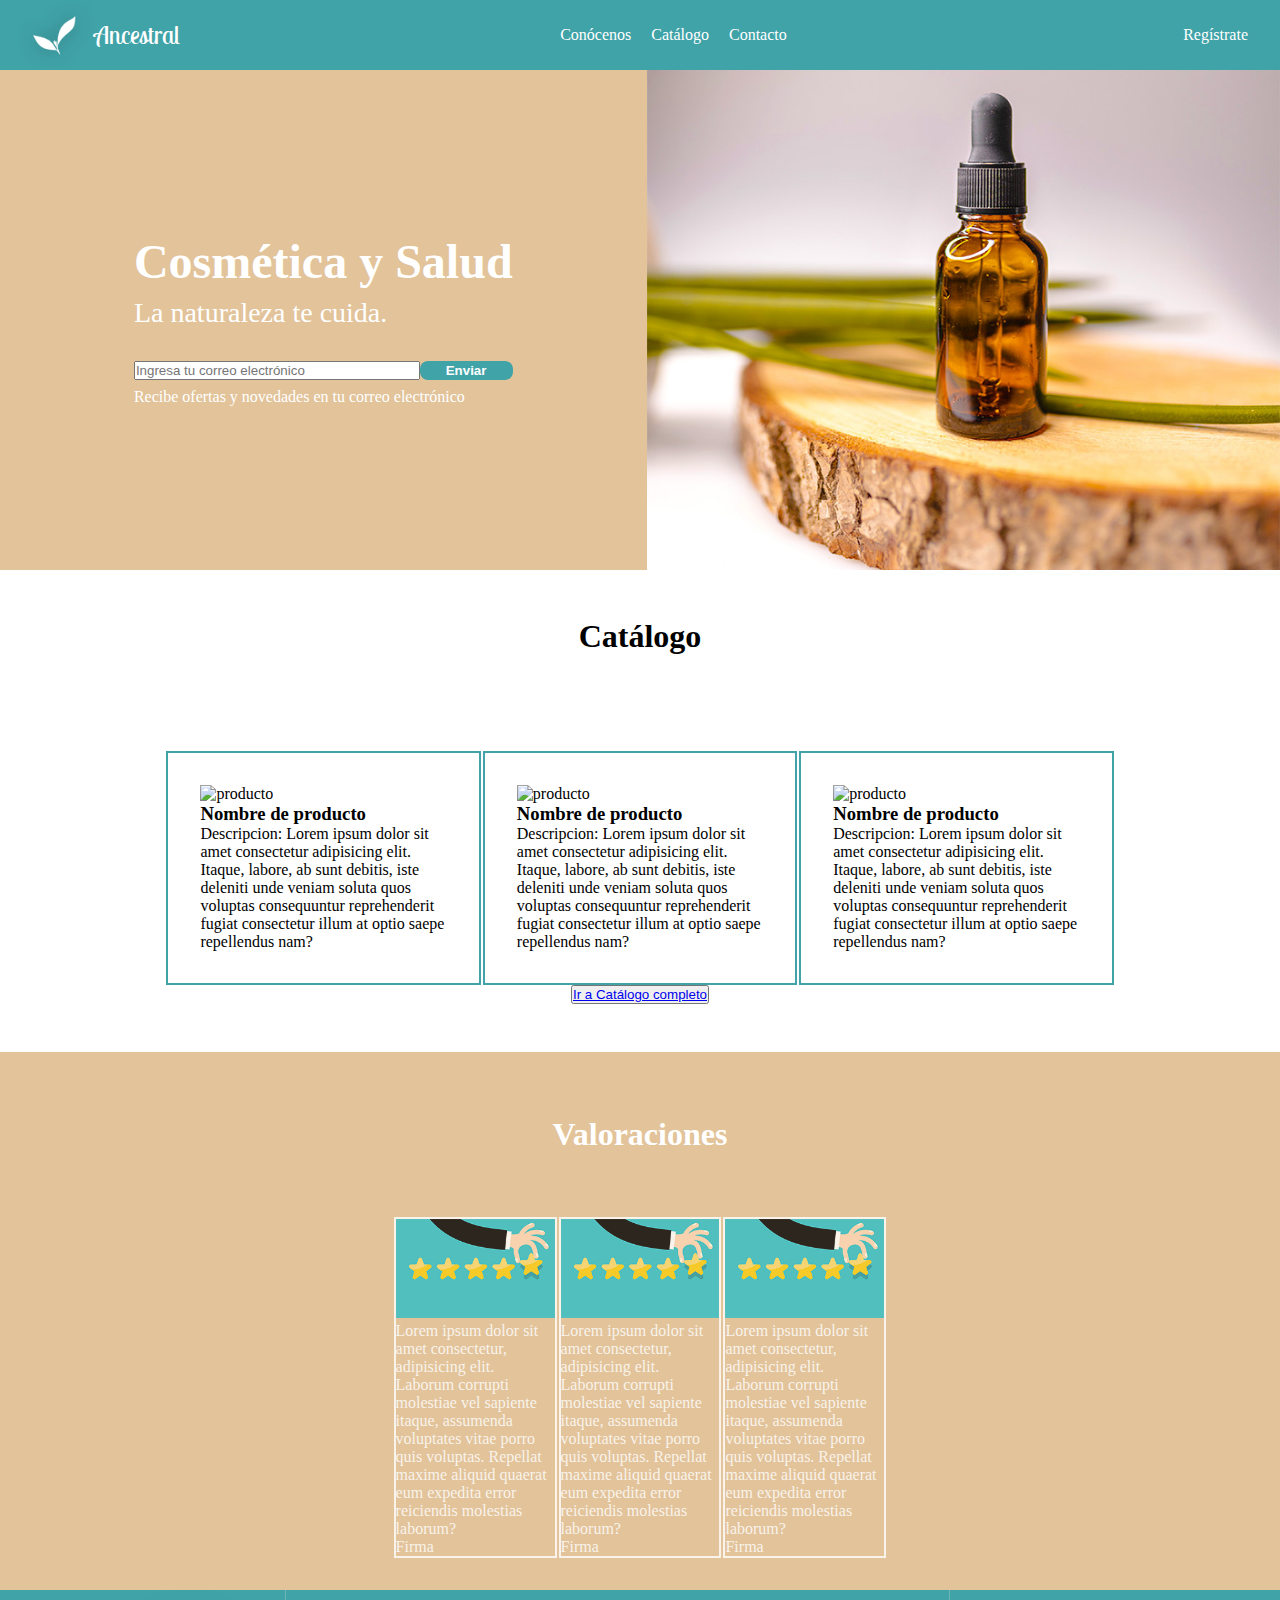
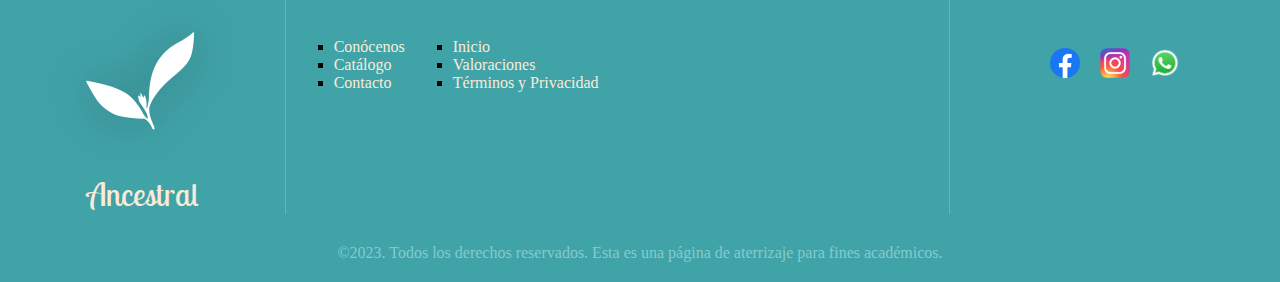
==== index.html @ 60ea1613 "fix footer menu" ====
<!DOCTYPE html>
<html lang="en">
<head>
    <meta charset="UTF-8">
    <meta http-equiv="X-UA-Compatible" content="IE=edge">
    <meta name="viewport" content="width=device-width, initial-scale=1.0">
    
    <link rel="preconnect" href="https://fonts.googleapis.com">
    <link rel="preconnect" href="https://fonts.gstatic.com" crossorigin>
    <link href="https://fonts.googleapis.com/css2?family=Lobster+Two:ital,wght@0,400;0,700;1,400;1,700&display=swap" rel="stylesheet">

    <link rel="stylesheet" href="./styles.css">
    <title>Landscape Ancestral</title>
</head>
<body>

    <header>

        <div class="LogoMenuP" id="inicio">
            <img src="./assets/images/shop_tea_icon_0.png" alt="">
            <p>Ancestral</p>
        </div>
        
        <div class="SeccionesMenuP">
            <nav>
                <a href="#">Conócenos</a>
                <a href="#">Catálogo</a>
                <a href="#">Contacto</a>
                
            </nav>
        </div>
        <div class="LoginMenuP">
            <a href="./assets/pages/signUp.html">Regístrate</a>
        </div>

    </header>

    <main>
        <section class="Jumbotron">
            <div class="Presentacion">
                <div class="ContenedorP">
                    <div class="Eslogan">
                        <h1>Cosmética y Salud </h1>
                        <p>La naturaleza te cuida.</p>
                    </div>
                    <form action="#">
                        <input type="text" name="femail" placeholder="Ingresa tu correo electrónico">
                        <button type="submit">Enviar</button>
                    </form>
                    <p>Recibe ofertas y novedades en tu correo electrónico</p>
                </div>
                
            </div>
            <img src="./assets/images/Aceite-esencial-de-arbol-de-te.jpg" alt="">

            

        </section>
        <section class="Blog">
            <div class="Productos">
                <h1>Catálogo</h1>
                <div class="tarjetero">
                    <div class="tarjeta">
                        <img src="" alt="producto">
                        <article>
                            <h3>Nombre de producto</h3>
                            <p>Descripcion: Lorem ipsum dolor sit amet consectetur adipisicing elit. Itaque, labore, ab sunt debitis, iste deleniti unde veniam soluta quos voluptas consequuntur reprehenderit fugiat consectetur illum at optio saepe repellendus nam?</p>
                            
                        </article>
                    </div>
                    <div class="tarjeta">
                        <img src="" alt="producto">
                        <article>
                            <h3>Nombre de producto</h3>
                            <p>Descripcion: Lorem ipsum dolor sit amet consectetur adipisicing elit. Itaque, labore, ab sunt debitis, iste deleniti unde veniam soluta quos voluptas consequuntur reprehenderit fugiat consectetur illum at optio saepe repellendus nam?</p>
                            
                        </article>
                    </div>
                    <div class="tarjeta">
                        <img src="" alt="producto">
                        <article>
                            <h3>Nombre de producto</h3>
                            <p>Descripcion: Lorem ipsum dolor sit amet consectetur adipisicing elit. Itaque, labore, ab sunt debitis, iste deleniti unde veniam soluta quos voluptas consequuntur reprehenderit fugiat consectetur illum at optio saepe repellendus nam?</p>
                            
                        </article>
                    </div>

                </div>
                <div>
                    <button class="IrCatalogo"><a href="./assets/pages/products.html">Ir a Catálogo completo</a></button>
                </div>
            </div>
        </section>
        <section class="Adicionales">
            
            <h1>Valoraciones</h1>
            
            <div>
                <div class="opiniones">
                    <div>
                        <article>
                            <img src="/assets/images/review.png" alt="Opinión">
                            <p>Lorem ipsum dolor sit amet consectetur, adipisicing elit. Laborum corrupti molestiae vel sapiente itaque, assumenda voluptates vitae porro quis voluptas. Repellat maxime aliquid quaerat eum expedita error reiciendis molestias laborum?</p>
                            <p>Firma</p>
                        </article>
                        <article>
                            <img src="/assets/images/review.png" alt="Opinión">
                            <p>Lorem ipsum dolor sit amet consectetur, adipisicing elit. Laborum corrupti molestiae vel sapiente itaque, assumenda voluptates vitae porro quis voluptas. Repellat maxime aliquid quaerat eum expedita error reiciendis molestias laborum?</p>
                            <p>Firma</p>
                        </article>
                        <article>
                            <img src="/assets/images/review.png" alt="Opinión">
                            <p>Lorem ipsum dolor sit amet consectetur, adipisicing elit. Laborum corrupti molestiae vel sapiente itaque, assumenda voluptates vitae porro quis voluptas. Repellat maxime aliquid quaerat eum expedita error reiciendis molestias laborum?</p>
                            <p>Firma</p>
                        </article>
                    </div>

                </div>

               
                
            </div>

        </section>

    </main>

    <footer>
        <div class="footcontainer">
            <section class="logo">
                <div>
                    <img src="./assets/images/shop_tea_icon_0.png" alt="">
                    <p>Ancestral</p>
                </div>
            </section>
            <section class="columnas">
                <div>
                    <ul>
                        <li><a href="#">Conócenos</a></li>
                        <li><a href="./assets/pages/products.html">Catálogo</a></li>
                        <li><a href="#">Contacto</a></li>
    
                    </ul>
                </div>
                <div>
                    <ul>
                        <li><a href=#inicio>Inicio</a></li>
                        <li><a href="#">Valoraciones</a></li>
                        <li><a href="#">Términos y Privacidad</a></li>
    
                    </ul>
                </div>
            </section>
            <section >
                <div class="rrss">
                    <a href="#"><img src="/assets/images/Facebook.webp" alt="Facebook"></a>
                    <a href="#"><img src="/assets/images/instagram.webp" alt="Instagram"></a>
                    <a href="#"><img src="/assets/images/Whatsapp.webp" alt="Whatsapp"></a>
                </div>
            </section>
        </div>
        <div class="copyright">
            <p> ©2023. Todos los derechos reservados. Esta es una página de aterrizaje para fines académicos.</p>
        </div>
    </footer>
</body>
</html>
---- styles.css ----
*{
    padding:0px;
    margin:0px;
}

/*  HEADER */
header{
    background-color: #40a3a8;
    display:flex;
    align-items: center;
    justify-content: space-between;
    padding-left: 1em;
    padding-right: 1em;
}
.LogoMenuP p{
    color:white;
    font-family: 'Lobster Two', cursive;
    font-size: 25px;   
}
.LogoMenuP {
    display:flex;
    align-items: center;;
}
.LogoMenuP img{
    height:70px;
}

header a{
    color:white;
    text-decoration: none;
    padding-right: 1em;
}

/* MAIN */

.Jumbotron{
    height: 500px;
    display:flex; 
    background-color: #e2c39a;
    color:white;
    
    
}
.Presentacion{
    flex-grow: 8;
    display:flex;
    align-items: center;
    justify-content: center;

}
.ContenedorP{
    
    display:flex;
    flex-direction: column;
    justify-content: center;
    
}
.Eslogan{
    padding-bottom: 32px;
}
.Eslogan h1 ,form{
    padding-bottom: 8px;
}
.Eslogan h1{
    font-size: 48px;
}
.Eslogan p{
    font-size: 28px;
}
form{
    display:flex;
    flex-wrap: wrap;

}
form input{
    flex-grow:2;
    
}
form button{

    font-family:Arial, Helvetica, sans-serif;
    font-weight: bold;
    color:white;
    border:none;
    background-color: #40a3a8;
    flex-grow: 1;
    border-radius: 8px;

}
.Portada{
    
    display:flex;
    flex-wrap: wrap;
    flex-grow: 1;
}
.Jumbotron img{

    flex-grow: 1;
}

/* BLOG */

/* Catálogo */

.Blog {
    display:flex;
    justify-content: center;
    padding:3em;

}
.Productos{
    width: 80%;
    display:flex;
    flex-direction: column;
    align-items: center;
    
}
.Productos h1{
    padding-bottom: 3em;
}
.tarjetero{
    display:flex;
    justify-content: center;
    gap:2px;
    
}
.tarjeta{
    width:30%;
    padding: 2em;
    border: solid 2px #40a3a8;
    
}

/* ADICIONALES- Valoraciones*/

.Adicionales{
    background-color: #e2c39a;
    color: white;
    display:flex;
    flex-direction: column;
    align-items: center;
    gap:2em;
}
.opiniones{
    display:flex;
    justify-content: center;
    padding: 2em;
    

}
.Adicionales h1{
    padding-top: 2em;
}
.opiniones div{
    display:flex;
    width: 80%;
    gap:2px;
    
}
 .opiniones article{
    
    border:2px solid white;
    width: 200px;
    flex-grow: 1;
    object-fit: cover;
    opacity: .8;
    transition: .5s ease;

 }
 .opiniones article:hover{
    cursor: crosshair;
    width: 300px;
    opacity:1;
    filter: contrast(120%);

 }
 .opiniones article img{
    width: 100%;
 }
/* FOOTER */
footer{
    background-color: #40a3a8;
    
}
.footcontainer{
    
    display:flex;
    justify-content: center;
    flex-wrap: wrap;
     
    
}
.footcontainer section{
    padding: 3em;
    display: flex;
    flex-grow: 3;
}
.footcontainer section ul{
    padding-right: 3em;
}
.footcontainer section:first-child{
    padding:0;
    flex-grow: 1;
    display:flex;
    justify-content: center;
    border-right: 1px solid #70b2b5;
    
}
.footcontainer section:last-child{
    flex-grow: 1;
    display:flex;
    justify-content: center;
    border-left: 1px solid #70b2b5;
}
.logo{
    flex-grow: 1;

}
.Logo div{
    display:flex;
    flex-direction: column;
    align-items:center;
    flex-grow: 1;

}
.logo div p{
    font-family: "Lobster Two", cursive;
    text-align: center;
    color:antiquewhite;
    font-size:xx-large;
}

.columnas div ul{
    list-style-type:square;
    
    
}
.columnas div ul li a{
    text-decoration: none;
    color:antiquewhite;
}

.rrss {
    
    display:flex;
    justify-content: center;
    flex-grow: 1;
    
}
.rrss a{  
    margin:0;
    padding: 0;
}
.rrss img{
    height:30px;
    padding: 10px;
}
.copyright{
    color: #84cbcf;
    text-align: center;
    padding-top: 30px;
    padding-bottom:20px;
    
}
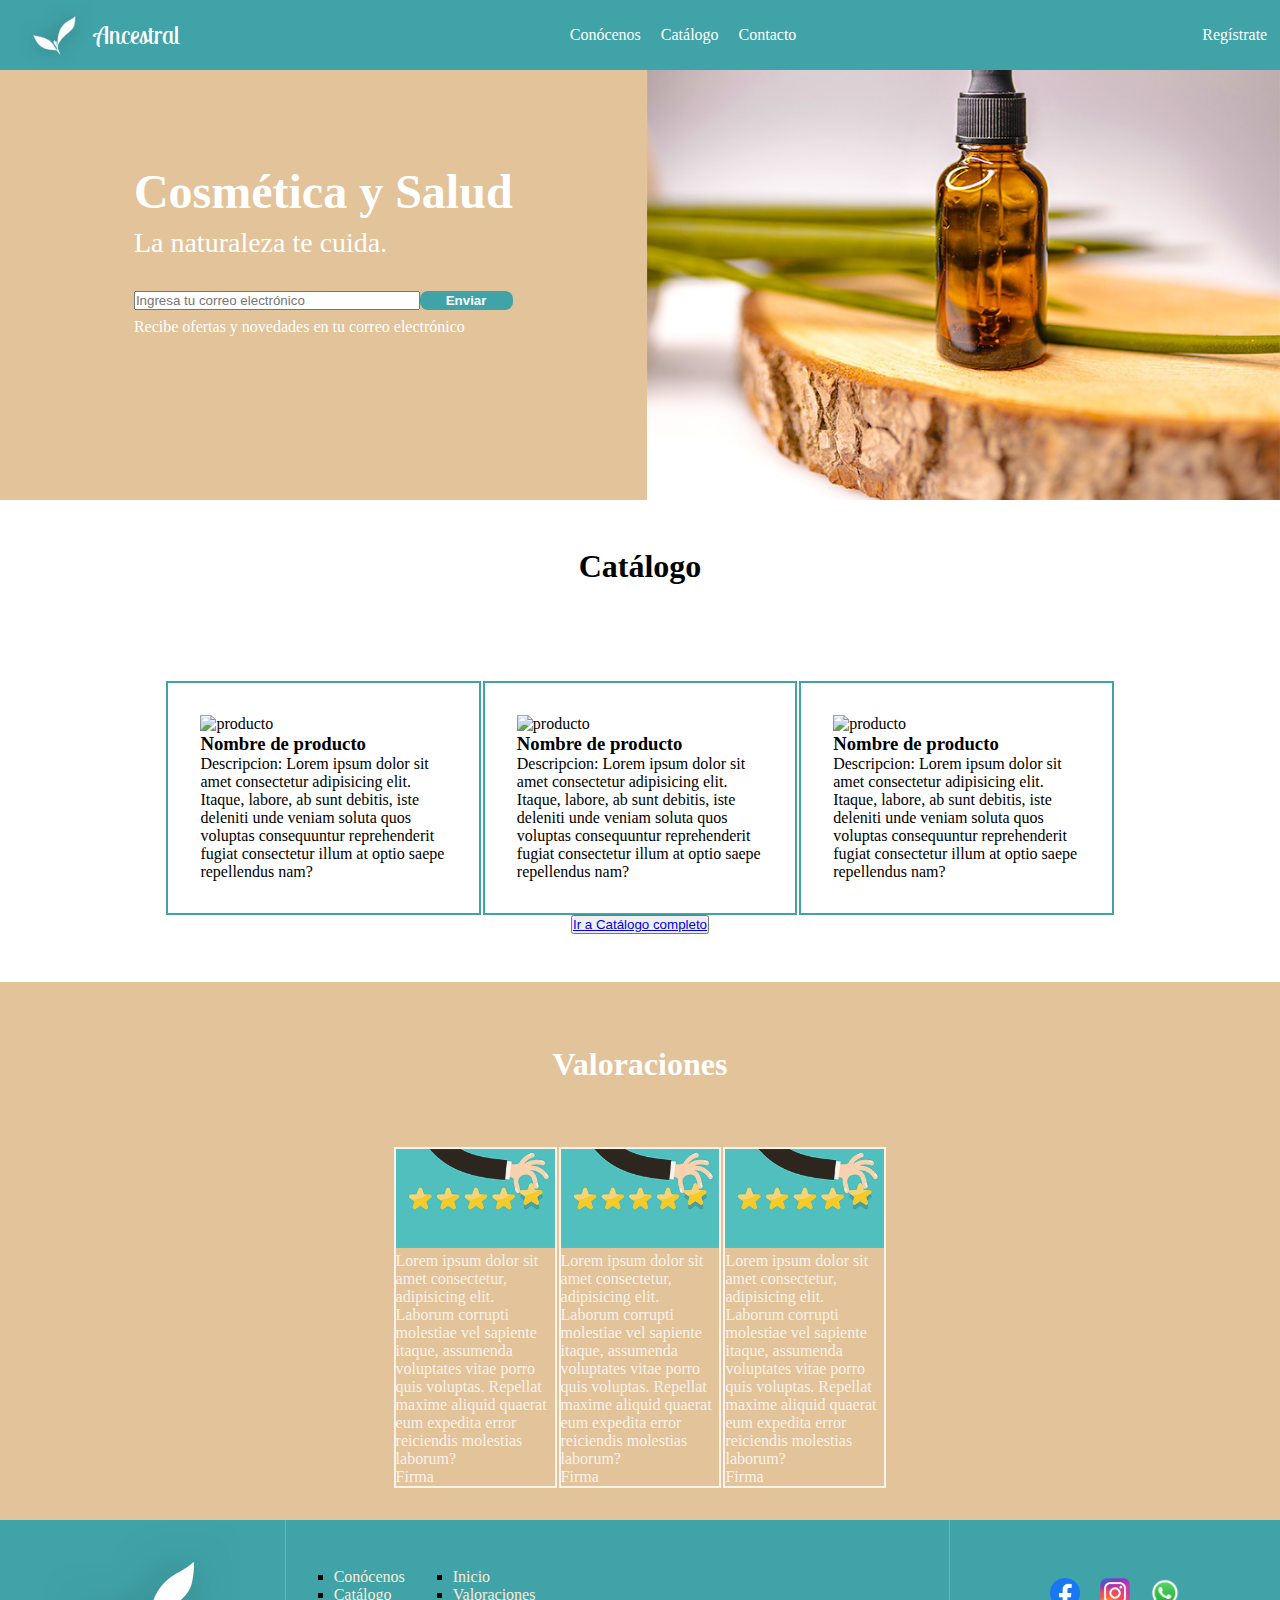
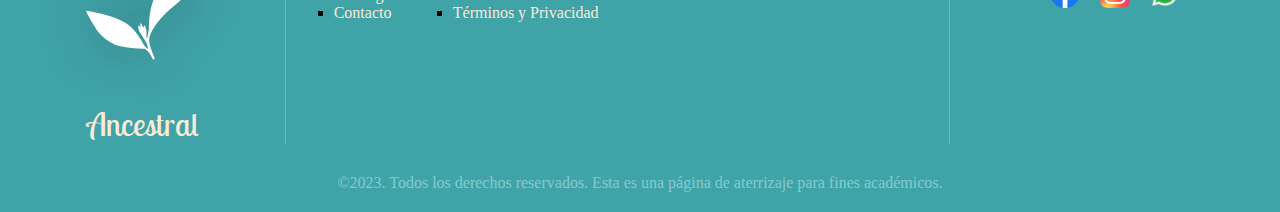
==== commit f7d7c7e7: "+styles and change directory and link" ====
--- a/index.html
+++ b/index.html
@@ -9,7 +9,8 @@
     <link rel="preconnect" href="https://fonts.gstatic.com" crossorigin>
     <link href="https://fonts.googleapis.com/css2?family=Lobster+Two:ital,wght@0,400;0,700;1,400;1,700&display=swap" rel="stylesheet">
 
-    <link rel="stylesheet" href="./styles.css">
+    <link rel="stylesheet" href="./assets/styles/mainStyles.css">
+    <link rel="stylesheet" href="./assets/styles/styles.css">
     <title>Landscape Ancestral</title>
 </head>
 <body>
@@ -24,7 +25,7 @@
         <div class="SeccionesMenuP">
             <nav>
                 <a href="#">Conócenos</a>
-                <a href="#">Catálogo</a>
+                <a href="./assets/pages/products.html">Catálogo</a>
                 <a href="#">Contacto</a>
                 
             </nav>
--- a/assets/styles/mainStyles.css
+++ b/assets/styles/mainStyles.css
@@ -0,0 +1,120 @@
+*{
+    padding:0px;
+    margin:0px;
+}
+
+/*  HEADER */
+header{
+    background-color: #40a3a8;
+    display:flex;
+    align-items: center;
+    justify-content: space-between;
+    padding-left: 1em;
+    padding-right: 1em;
+    position:fixed;
+    width: 99%;
+}
+.LogoMenuP p{
+    color:white;
+    font-family: 'Lobster Two', cursive;
+    font-size: 25px;   
+}
+.LogoMenuP {
+    display:flex;
+    align-items: center;;
+}
+.LogoMenuP img{
+    height:70px;
+}
+
+header a{
+    color:white;
+    text-decoration: none;
+    padding-right: 1em;
+}
+
+/* FOOTER */
+footer{
+    background-color: #40a3a8;
+    
+}
+.footcontainer{
+    
+    display:flex;
+    justify-content: center;
+    flex-wrap: wrap;
+     
+    
+}
+.footcontainer section{
+    padding: 3em;
+    display: flex;
+    flex-grow: 3;
+}
+.footcontainer section ul{
+    padding-right: 3em;
+}
+.footcontainer section:first-child{
+    padding:0;
+    flex-grow: 1;
+    display:flex;
+    justify-content: center;
+    border-right: 1px solid #70b2b5;
+    
+}
+.footcontainer section:last-child{
+    flex-grow: 1;
+    display:flex;
+    justify-content: center;
+    border-left: 1px solid #70b2b5;
+}
+.logo{
+    flex-grow: 1;
+
+}
+.Logo div{
+    display:flex;
+    flex-direction: column;
+    align-items:center;
+    flex-grow: 1;
+
+}
+.logo div p{
+    font-family: "Lobster Two", cursive;
+    text-align: center;
+    color:antiquewhite;
+    font-size:xx-large;
+}
+
+.columnas div ul{
+    list-style-type:square;
+    
+    
+}
+.columnas div ul li a{
+    text-decoration: none;
+    color:antiquewhite;
+}
+
+.rrss {
+    
+    display:flex;
+    justify-content: center;
+    flex-grow: 1;
+    
+}
+.rrss a{  
+    margin:0;
+    padding: 0;
+}
+.rrss img{
+    height:30px;
+    padding: 10px;
+}
+.copyright{
+    color: #84cbcf;
+    text-align: center;
+    padding-top: 30px;
+    padding-bottom:20px;
+    
+}
--- a/assets/styles/styles.css
+++ b/assets/styles/styles.css
@@ -0,0 +1,147 @@
+
+/* MAIN */
+
+.Jumbotron{
+    height: 500px;
+    display:flex; 
+    background-color: #e2c39a;
+    color:white;
+    
+    
+}
+.Presentacion{
+    flex-grow: 8;
+    display:flex;
+    align-items: center;
+    justify-content: center;
+
+}
+.ContenedorP{
+    
+    display:flex;
+    flex-direction: column;
+    justify-content: center;
+    
+}
+.Eslogan{
+    padding-bottom: 32px;
+}
+.Eslogan h1 ,form{
+    padding-bottom: 8px;
+}
+.Eslogan h1{
+    font-size: 48px;
+}
+.Eslogan p{
+    font-size: 28px;
+}
+form{
+    display:flex;
+    flex-wrap: wrap;
+
+}
+form input{
+    flex-grow:2;
+    
+}
+form button{
+
+    font-family:Arial, Helvetica, sans-serif;
+    font-weight: bold;
+    color:white;
+    border:none;
+    background-color: #40a3a8;
+    flex-grow: 1;
+    border-radius: 8px;
+
+}
+.Portada{
+    
+    display:flex;
+    flex-wrap: wrap;
+    flex-grow: 1;
+}
+.Jumbotron img{
+
+    flex-grow: 1;
+}
+
+/* BLOG */
+
+/* Catálogo */
+
+.Blog {
+    display:flex;
+    justify-content: center;
+    padding:3em;
+
+}
+.Productos{
+    width: 80%;
+    display:flex;
+    flex-direction: column;
+    align-items: center;
+    
+}
+.Productos h1{
+    padding-bottom: 3em;
+}
+.tarjetero{
+    display:flex;
+    justify-content: center;
+    gap:2px;
+    
+}
+.tarjeta{
+    width:30%;
+    padding: 2em;
+    border: solid 2px #40a3a8;
+    
+}
+
+/* ADICIONALES- Valoraciones*/
+
+.Adicionales{
+    background-color: #e2c39a;
+    color: white;
+    display:flex;
+    flex-direction: column;
+    align-items: center;
+    gap:2em;
+}
+.opiniones{
+    display:flex;
+    justify-content: center;
+    padding: 2em;
+    
+
+}
+.Adicionales h1{
+    padding-top: 2em;
+}
+.opiniones div{
+    display:flex;
+    width: 80%;
+    gap:2px;
+    
+}
+ .opiniones article{
+    
+    border:2px solid white;
+    width: 200px;
+    flex-grow: 1;
+    object-fit: cover;
+    opacity: .8;
+    transition: .5s ease;
+
+ }
+ .opiniones article:hover{
+    cursor: crosshair;
+    width: 300px;
+    opacity:1;
+    filter: contrast(120%);
+
+ }
+ .opiniones article img{
+    width: 100%;
+ }
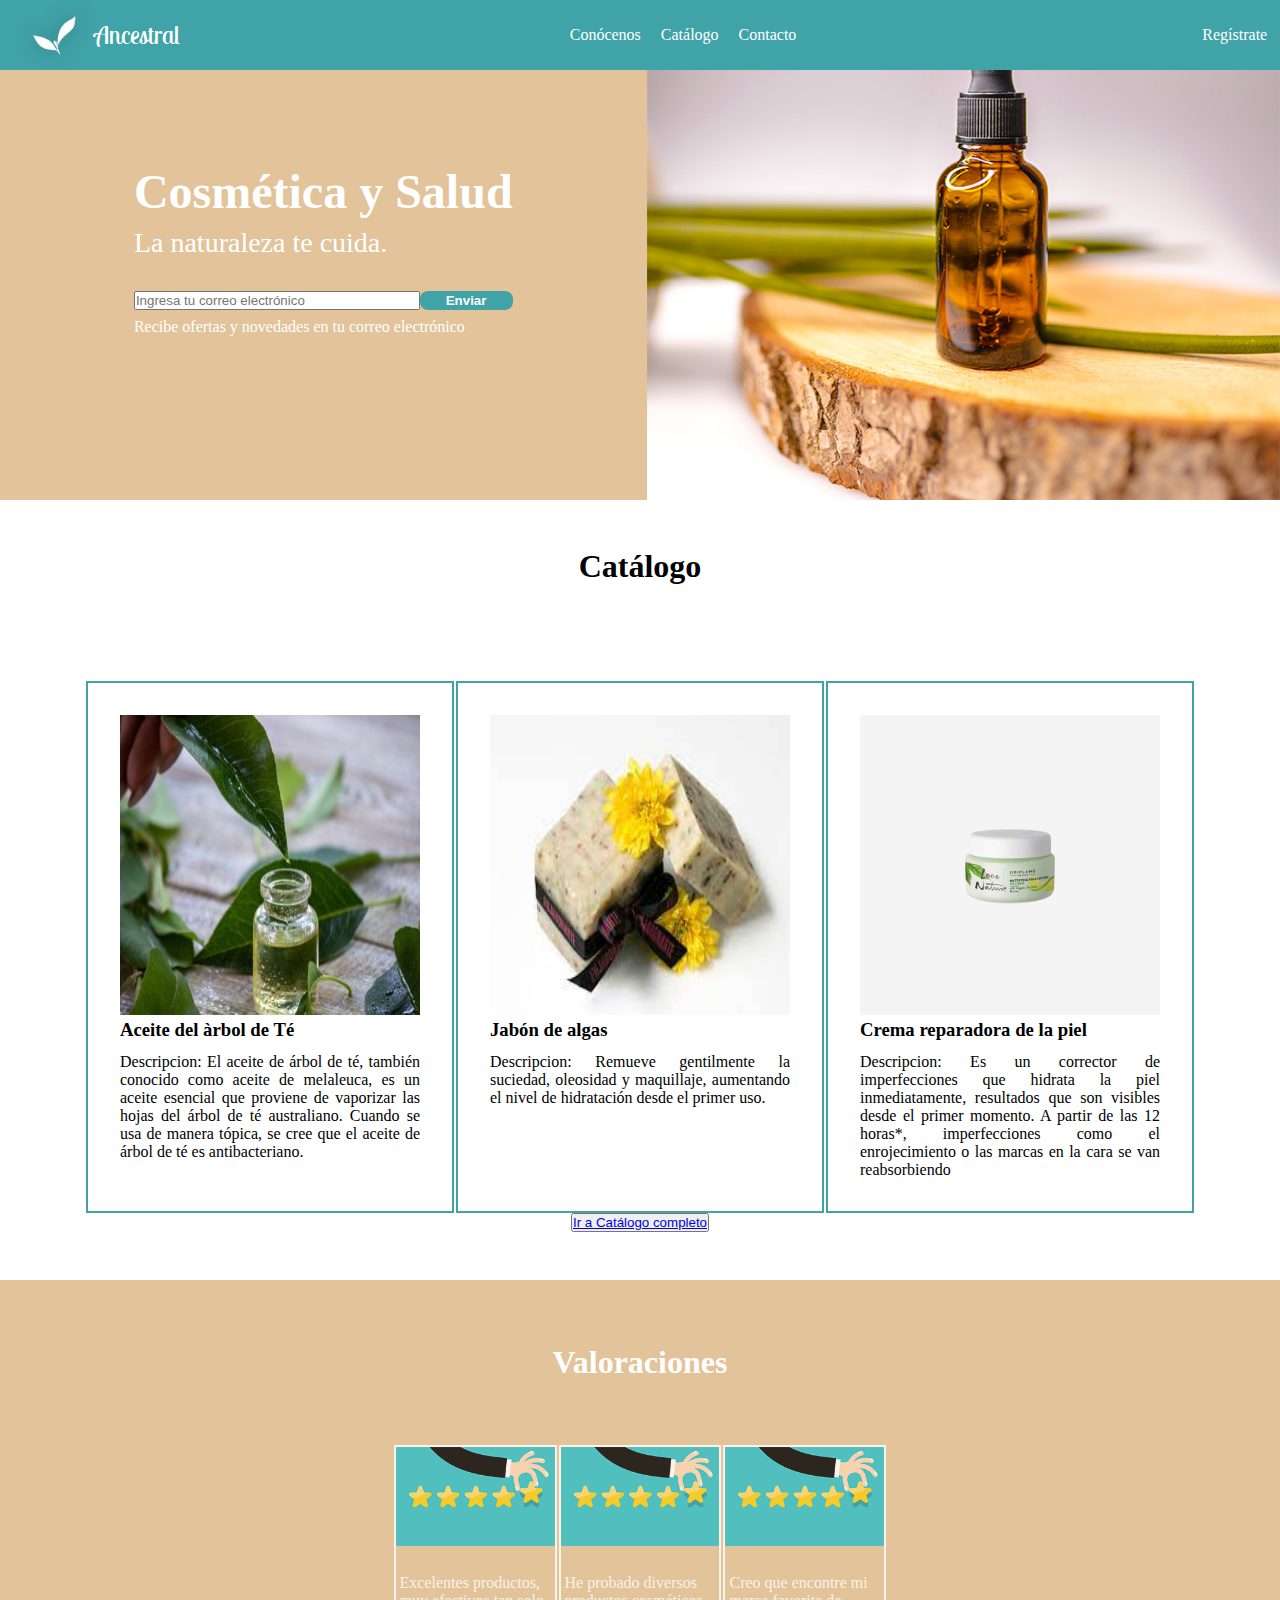
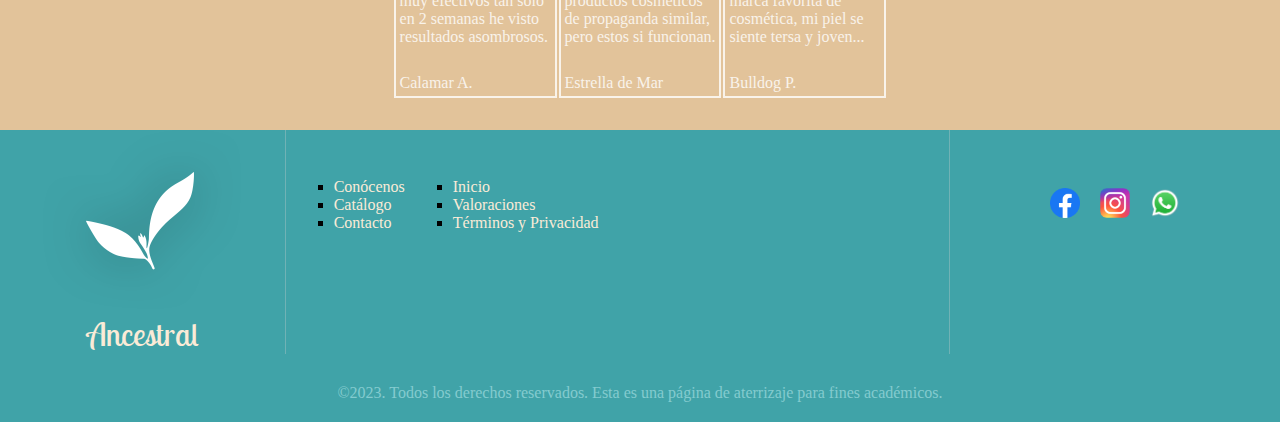
==== commit 863e81f0: "index images and style fixed" ====
--- a/index.html
+++ b/index.html
@@ -62,26 +62,26 @@
                 <h1>Catálogo</h1>
                 <div class="tarjetero">
                     <div class="tarjeta">
-                        <img src="" alt="producto">
+                        <img src="./assets/images/aceite 4.jpeg" alt="producto">
                         <article>
-                            <h3>Nombre de producto</h3>
-                            <p>Descripcion: Lorem ipsum dolor sit amet consectetur adipisicing elit. Itaque, labore, ab sunt debitis, iste deleniti unde veniam soluta quos voluptas consequuntur reprehenderit fugiat consectetur illum at optio saepe repellendus nam?</p>
+                            <h3>Aceite del àrbol de Té</h3>
+                            <p>Descripcion: El aceite de árbol de té, también conocido como aceite de melaleuca, es un aceite esencial que proviene de vaporizar las hojas del árbol de té australiano. Cuando se usa de manera tópica, se cree que el aceite de árbol de té es antibacteriano.</p>
                             
                         </article>
                     </div>
                     <div class="tarjeta">
-                        <img src="" alt="producto">
+                        <img src="./assets/images/jabon.jpg" alt="producto">
                         <article>
-                            <h3>Nombre de producto</h3>
-                            <p>Descripcion: Lorem ipsum dolor sit amet consectetur adipisicing elit. Itaque, labore, ab sunt debitis, iste deleniti unde veniam soluta quos voluptas consequuntur reprehenderit fugiat consectetur illum at optio saepe repellendus nam?</p>
+                            <h3>Jabón de algas</h3>
+                            <p>Descripcion: Remueve gentilmente la suciedad, oleosidad y maquillaje, aumentando el nivel de hidratación desde el primer uso.</p>
                             
                         </article>
                     </div>
                     <div class="tarjeta">
-                        <img src="" alt="producto">
+                        <img src="./assets/images/crema.jpg" alt="producto">
                         <article>
-                            <h3>Nombre de producto</h3>
-                            <p>Descripcion: Lorem ipsum dolor sit amet consectetur adipisicing elit. Itaque, labore, ab sunt debitis, iste deleniti unde veniam soluta quos voluptas consequuntur reprehenderit fugiat consectetur illum at optio saepe repellendus nam?</p>
+                            <h3>Crema reparadora de la piel</h3>
+                            <p>Descripcion: Es un corrector de imperfecciones que hidrata la piel inmediatamente, resultados que son visibles desde el primer momento. A partir de las 12 horas*, imperfecciones como el enrojecimiento o las marcas en la cara se van reabsorbiendo</p>
                             
                         </article>
                     </div>
@@ -101,18 +101,18 @@
                     <div>
                         <article>
                             <img src="/assets/images/review.png" alt="Opinión">
-                            <p>Lorem ipsum dolor sit amet consectetur, adipisicing elit. Laborum corrupti molestiae vel sapiente itaque, assumenda voluptates vitae porro quis voluptas. Repellat maxime aliquid quaerat eum expedita error reiciendis molestias laborum?</p>
-                            <p>Firma</p>
+                            <p>Excelentes productos, muy efectivos tan solo en 2 semanas he visto resultados asombrosos.</p>
+                            <p>Calamar A.</p>
                         </article>
                         <article>
                             <img src="/assets/images/review.png" alt="Opinión">
-                            <p>Lorem ipsum dolor sit amet consectetur, adipisicing elit. Laborum corrupti molestiae vel sapiente itaque, assumenda voluptates vitae porro quis voluptas. Repellat maxime aliquid quaerat eum expedita error reiciendis molestias laborum?</p>
-                            <p>Firma</p>
+                            <p>He probado diversos productos cosméticos de propaganda similar, pero estos si funcionan.</p>
+                            <p>Estrella de Mar</p>
                         </article>
                         <article>
                             <img src="/assets/images/review.png" alt="Opinión">
-                            <p>Lorem ipsum dolor sit amet consectetur, adipisicing elit. Laborum corrupti molestiae vel sapiente itaque, assumenda voluptates vitae porro quis voluptas. Repellat maxime aliquid quaerat eum expedita error reiciendis molestias laborum?</p>
-                            <p>Firma</p>
+                            <p>Creo que encontre mi marca favorita de cosmética, mi piel se siente tersa y joven...</p>
+                            <p>Bulldog P.</p>
                         </article>
                     </div>
 
--- a/assets/styles/mainStyles.css
+++ b/assets/styles/mainStyles.css
@@ -13,6 +13,7 @@
     padding-right: 1em;
     position:fixed;
     width: 99%;
+    z-index: 1;
 }
 .LogoMenuP p{
     color:white;
--- a/assets/styles/styles.css
+++ b/assets/styles/styles.css
@@ -76,6 +76,13 @@
     padding:3em;
 
 }
+.TProductos{
+    width: 80%;
+    display:flex;
+    flex-direction: column;
+    align-items: center;
+    margin-top: 50px;
+}
 .Productos{
     width: 80%;
     display:flex;
@@ -97,6 +104,16 @@
     padding: 2em;
     border: solid 2px #40a3a8;
     
+}
+.tarjeta img{
+    width:300px;
+    height: 300px;
+}
+.tarjeta article h3{
+    padding-bottom: 12px;
+}
+.tarjeta article p{
+    text-align: justify;
 }
 
 /* ADICIONALES- Valoraciones*/
@@ -145,3 +162,6 @@
  .opiniones article img{
     width: 100%;
  }
+ .opiniones article p{
+    padding: 24px 0px 4px 4px;
+ }
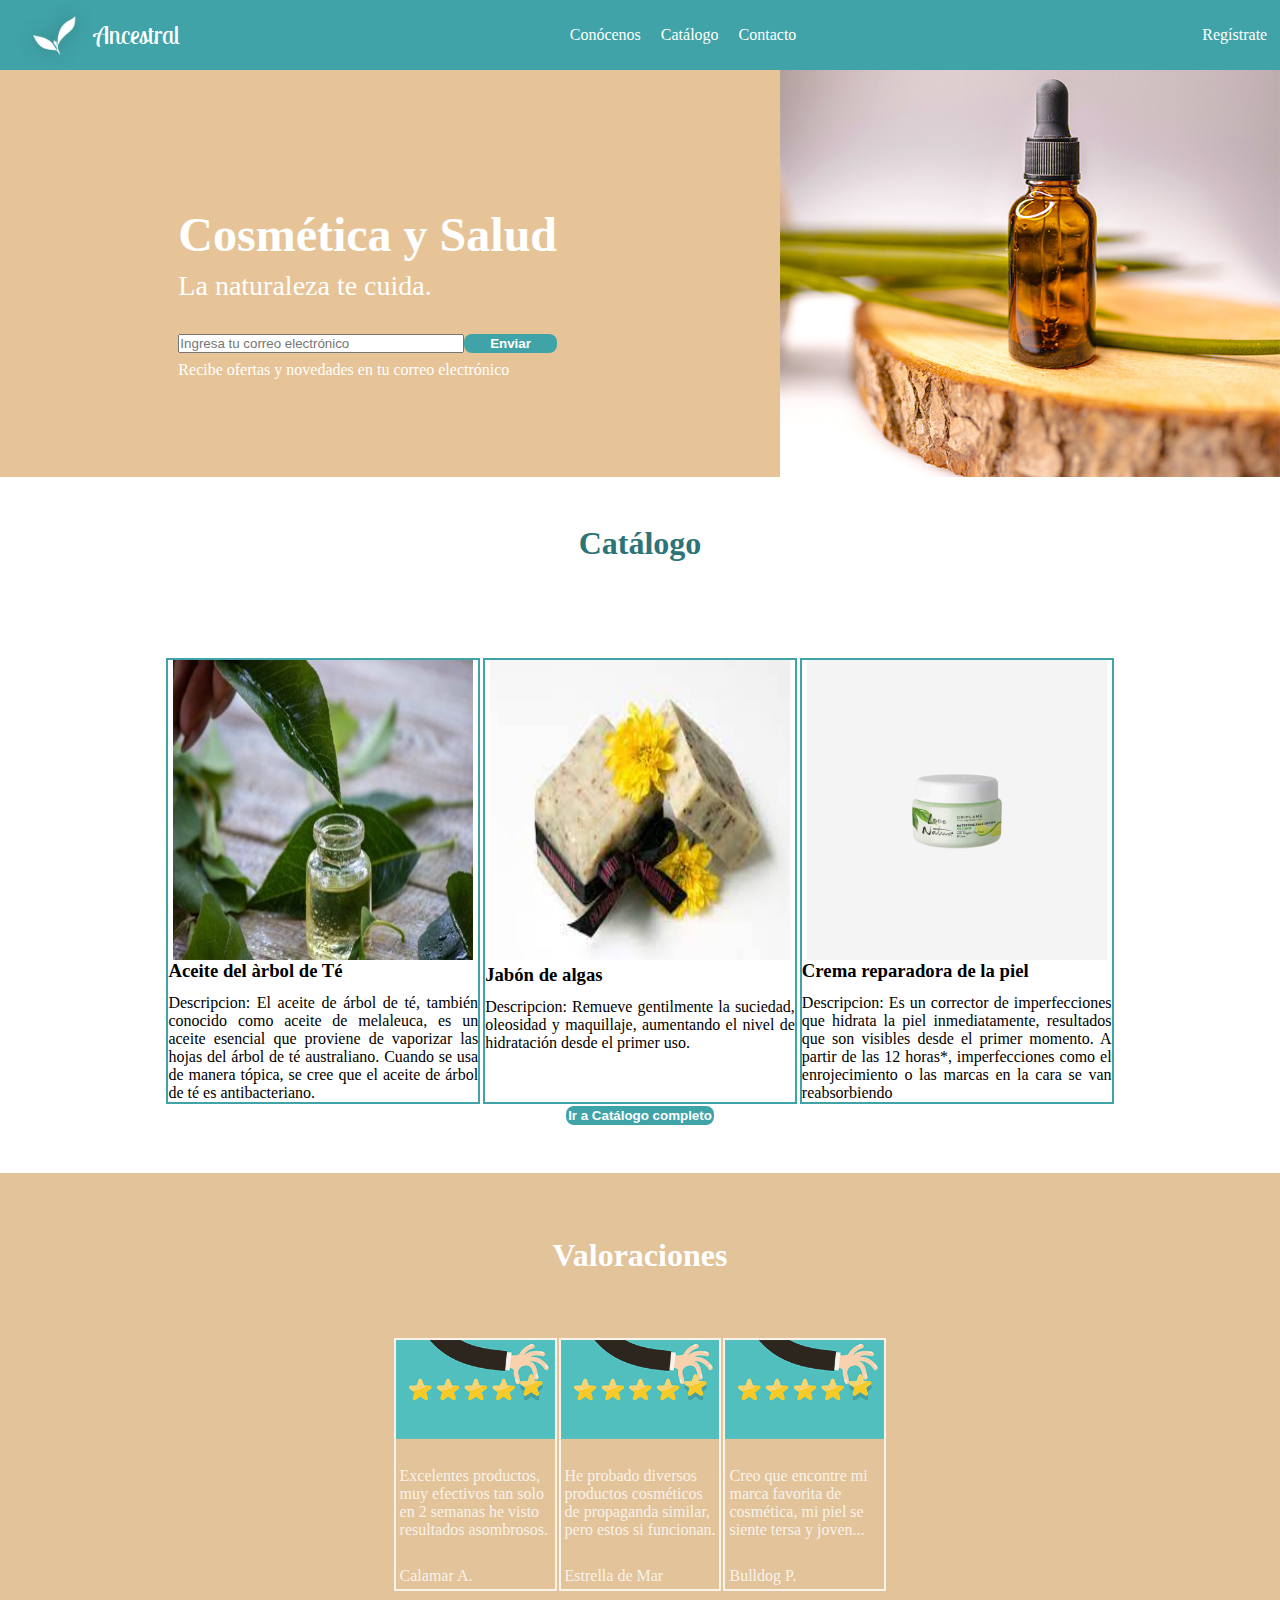
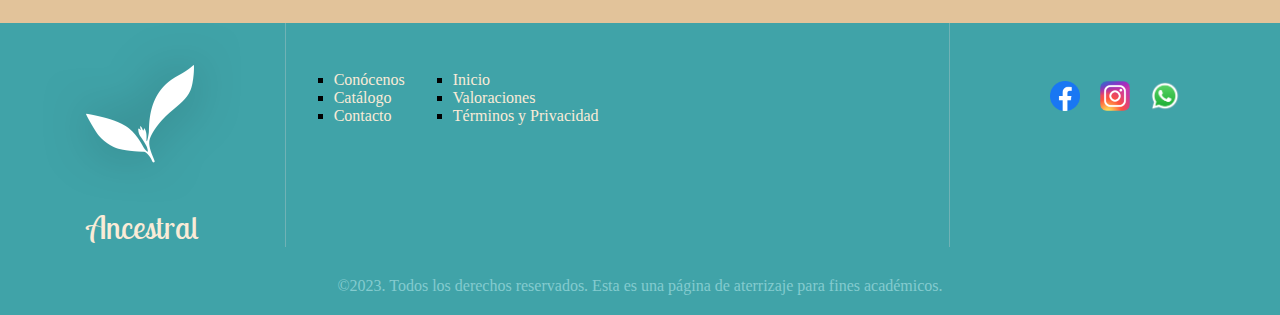
==== commit 90d7a448: "responsive catalogo preview" ====
--- a/index.html
+++ b/index.html
@@ -52,7 +52,10 @@
                 </div>
                 
             </div>
-            <img src="./assets/images/Aceite-esencial-de-arbol-de-te.jpg" alt="">
+
+            <div class="portada">
+                <img src="./assets/images/Aceite-esencial-de-arbol-de-te.jpg" alt="">
+            </div>
 
             
 
@@ -70,7 +73,9 @@
                         </article>
                     </div>
                     <div class="tarjeta">
-                        <img src="./assets/images/jabon.jpg" alt="producto">
+                        <div class="imagentarjeta">
+                            <img src="./assets/images/jabon.jpg" alt="producto">
+                        </div>
                         <article>
                             <h3>Jabón de algas</h3>
                             <p>Descripcion: Remueve gentilmente la suciedad, oleosidad y maquillaje, aumentando el nivel de hidratación desde el primer uso.</p>
@@ -78,6 +83,7 @@
                         </article>
                     </div>
                     <div class="tarjeta">
+        
                         <img src="./assets/images/crema.jpg" alt="producto">
                         <article>
                             <h3>Crema reparadora de la piel</h3>
--- a/assets/styles/mainStyles.css
+++ b/assets/styles/mainStyles.css
@@ -13,7 +13,7 @@
     padding-right: 1em;
     position:fixed;
     width: 99%;
-    z-index: 1;
+    z-index: 2;
 }
 .LogoMenuP p{
     color:white;
--- a/assets/styles/styles.css
+++ b/assets/styles/styles.css
@@ -2,23 +2,38 @@
 /* MAIN */
 
 .Jumbotron{
-    height: 500px;
+    
     display:flex; 
-    background-color: #e2c39a;
+    flex-wrap: wrap;
+    background-color: #e7c497;
+    color:white;
+    padding-top: 60px;
+    
+
+}
+.Registro{
+    
+    display:flex; 
+    flex-wrap: wrap;
+    background-color: rgb(235, 211, 200);
     color:white;
     
     
 }
 .Presentacion{
     flex-grow: 8;
-    display:flex;
+    background-color:#e7c497;
+    display:flex;
+    flex-wrap: wrap;
     align-items: center;
     justify-content: center;
+    padding: 100px 0px 50px 0px;
 
 }
 .ContenedorP{
     
     display:flex;
+    flex-wrap: wrap;
     flex-direction: column;
     justify-content: center;
     
@@ -55,16 +70,23 @@
     border-radius: 8px;
 
 }
-.Portada{
-    
-    display:flex;
-    flex-wrap: wrap;
-    flex-grow: 1;
-}
-.Jumbotron img{
-
-    flex-grow: 1;
-}
+
+.portada {
+    
+    
+    flex-grow: 1;
+    display: flex;
+    flex-wrap: wrap;
+    justify-content: end;
+    
+
+}
+.portada img{
+    width: 500px;
+    height: auto;
+    
+}
+
 
 /* BLOG */
 
@@ -72,37 +94,40 @@
 
 .Blog {
     display:flex;
+    flex-wrap: wrap;
     justify-content: center;
     padding:3em;
-
-}
-.TProductos{
+    
+
+}
+
+.Productos{
+    
     width: 80%;
     display:flex;
+    flex-wrap: wrap;
+    justify-content: center;
+    
+}
+.Productos h1{
+    padding-bottom: 3em;
+    color: #2c7478;
+}
+.tarjetero{
+    display:grid;
+    grid-template-columns: repeat(auto-fill, minmax(300px,1fr));
+    gap:3px;
+    
+    
+}
+.tarjeta{
+    flex-grow: 1;
+    border: solid 2px #40a3a8;
+    display: flex;
     flex-direction: column;
     align-items: center;
-    margin-top: 50px;
-}
-.Productos{
-    width: 80%;
-    display:flex;
-    flex-direction: column;
-    align-items: center;
-    
-}
-.Productos h1{
-    padding-bottom: 3em;
-}
-.tarjetero{
-    display:flex;
-    justify-content: center;
-    gap:2px;
-    
-}
-.tarjeta{
-    width:30%;
-    padding: 2em;
-    border: solid 2px #40a3a8;
+    
+    flex-wrap: wrap;
     
 }
 .tarjeta img{
@@ -115,6 +140,63 @@
 .tarjeta article p{
     text-align: justify;
 }
+.IrCatalogo{
+    font-family:Arial, Helvetica, sans-serif;
+    font-weight: bold;
+    border:none;
+    background-color: #40a3a8;
+    flex-grow: 1;
+    border-radius: 8px;
+    padding: 2px;
+    margin-top: 2px;
+}
+.IrCatalogo a {
+    color:white;
+    text-decoration: none;
+}
+
+/* CATALOGO 2 */
+
+.Revista{
+    width: 100%;
+    padding-top: 70px;
+    display:flex;
+    flex-wrap: wrap;
+    justify-content: center;
+}
+.catalog {
+    padding: 50px 0px 50px 0px;
+    width: 75%;
+    display:grid;
+    grid-template-columns: repeat(auto-fill,minmax(250px,1fr));
+
+    gap:8px 8px;
+  }
+  
+  .product-card {
+    border:2px solid #2c7478;
+    background-color: #f0e2cf;
+    display:flex;
+    flex-wrap: wrap;
+    justify-content: center;
+    color:#2c7478;
+  }
+  
+  .product-card:hover {
+    transform: scale(1.02);
+    z-index: 1;
+  }
+  
+  .product-card img {
+    width: 250px;
+    height: 250px;
+  }
+  
+  .description {
+    background-color: #f0e2cf;
+    padding: 5px;
+    
+  }
 
 /* ADICIONALES- Valoraciones*/
 
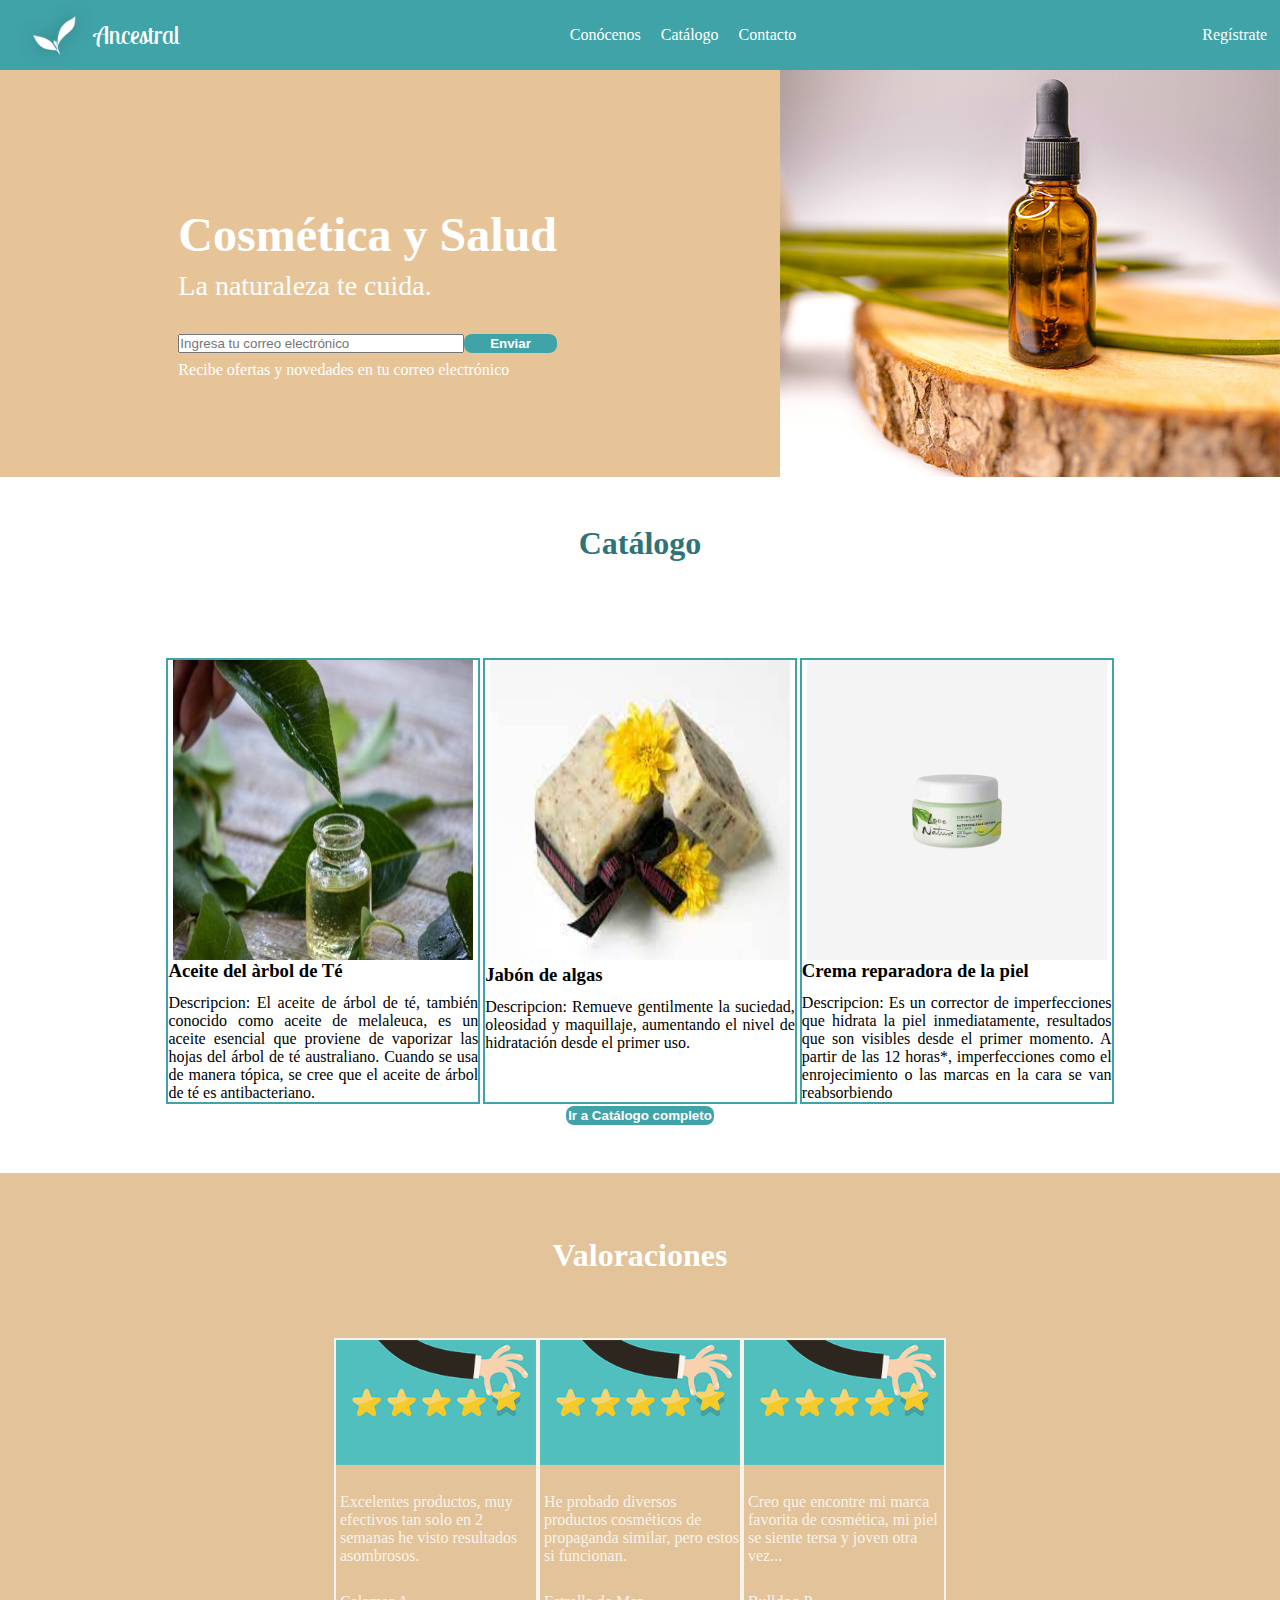
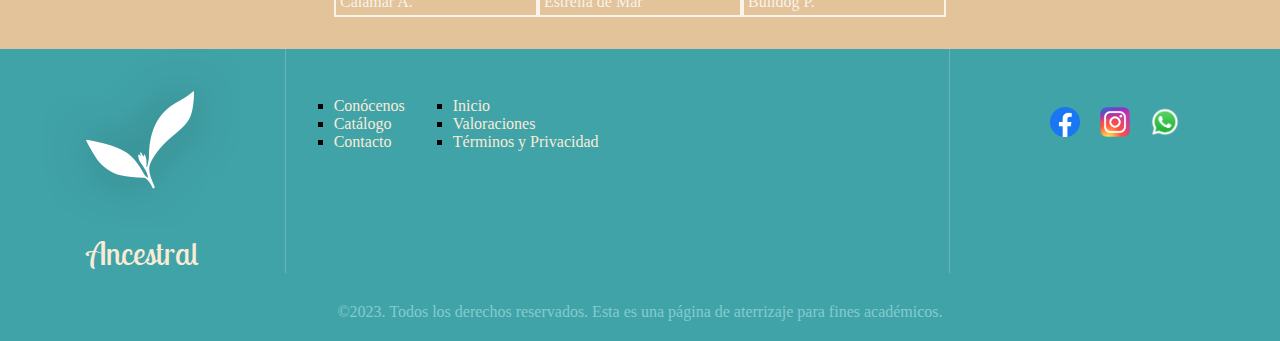
==== commit 1067230e: "fix flex wrap valoraciones index" ====
--- a/index.html
+++ b/index.html
@@ -102,9 +102,9 @@
             
             <h1>Valoraciones</h1>
             
-            <div>
+            
                 <div class="opiniones">
-                    <div>
+                    
                         <article>
                             <img src="/assets/images/review.png" alt="Opinión">
                             <p>Excelentes productos, muy efectivos tan solo en 2 semanas he visto resultados asombrosos.</p>
@@ -117,12 +117,12 @@
                         </article>
                         <article>
                             <img src="/assets/images/review.png" alt="Opinión">
-                            <p>Creo que encontre mi marca favorita de cosmética, mi piel se siente tersa y joven...</p>
+                            <p>Creo que encontre mi marca favorita de cosmética, mi piel se siente tersa y joven otra vez...</p>
                             <p>Bulldog P.</p>
                         </article>
-                    </div>
+                </div>
 
-                </div>
+             
 
                
                 
--- a/assets/styles/styles.css
+++ b/assets/styles/styles.css
@@ -206,12 +206,14 @@
     display:flex;
     flex-direction: column;
     align-items: center;
+    flex-wrap: wrap;
     gap:2em;
 }
 .opiniones{
     display:flex;
     justify-content: center;
     padding: 2em;
+    flex-wrap: wrap;
     
 
 }
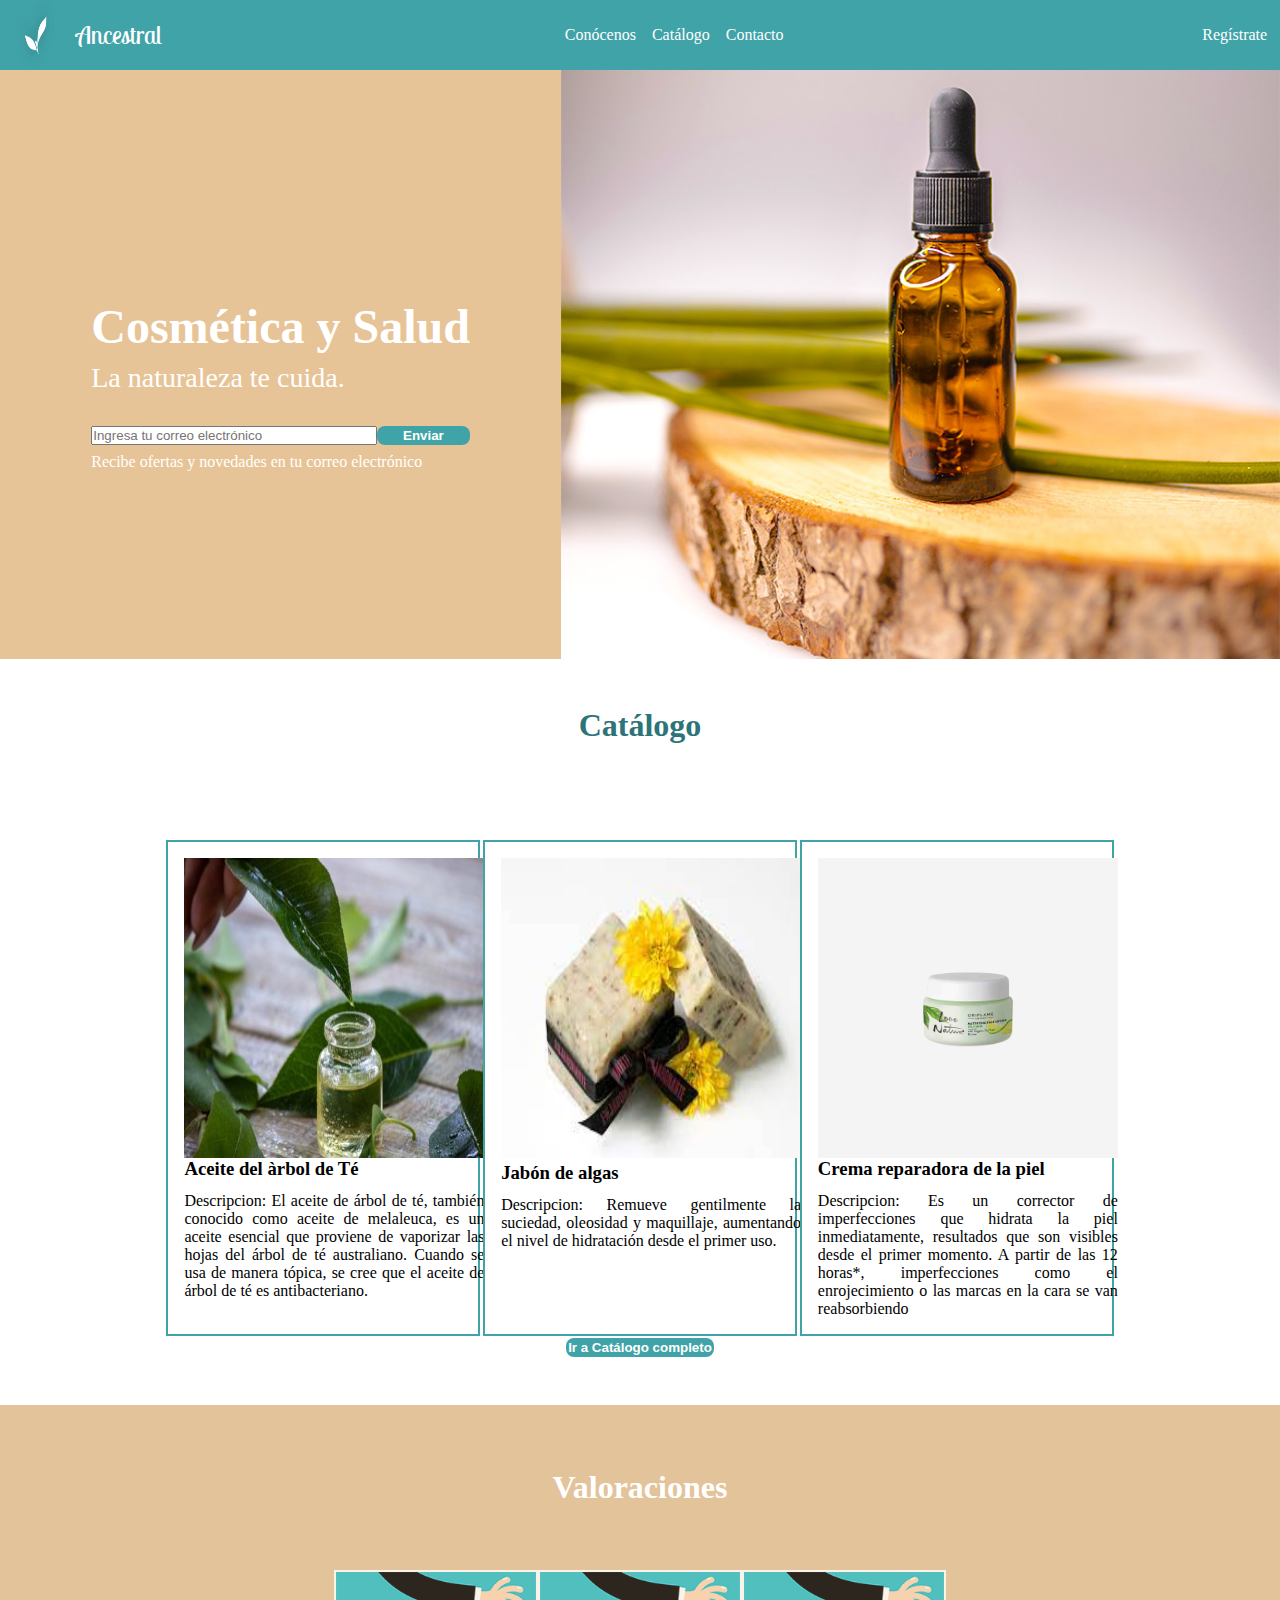
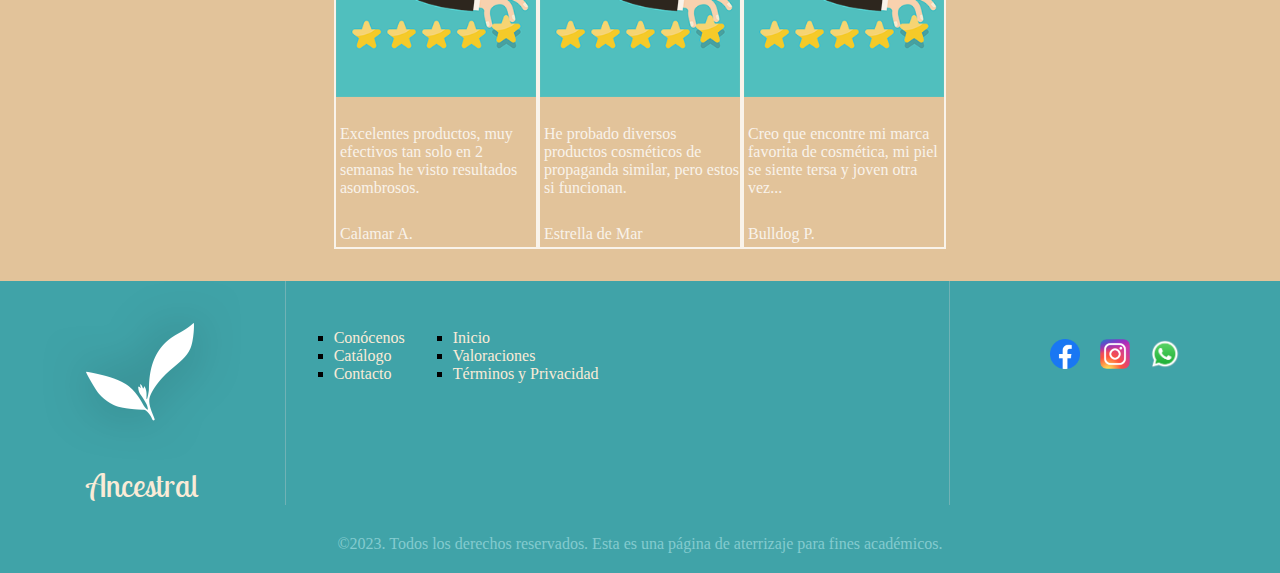
==== commit eebd4ab2: "Menu responsive" ====
--- a/index.html
+++ b/index.html
@@ -33,6 +33,9 @@
         <div class="LoginMenuP">
             <a href="./assets/pages/signUp.html">Regístrate</a>
         </div>
+
+        <input type="checkbox" id="btn-menu">
+        <label for="btn-menu"><img src="./assets/images/btn-menu.png" alt=""></label>
 
     </header>
 
--- a/assets/styles/mainStyles.css
+++ b/assets/styles/mainStyles.css
@@ -14,6 +14,49 @@
     position:fixed;
     width: 99%;
     z-index: 2;
+}
+.SeccionesMenuP nav{
+    display:flex;
+
+}
+#btn-menu{
+    display:none;
+}
+header label{ 
+    display: none;
+    width: 30px;
+    height: 30px;
+    padding: 20px;
+    border-left:1px solid #85ced2
+}
+header label:hover{
+    cursor:pointer;
+    background-color: #84cbcf;
+}
+header img{
+    width: 40px;
+    margin-right: 20px;
+}
+@media (max-width:768px){
+    header label{
+        display:block;
+    }
+    .LoginMenuP {
+        
+       display:none;
+        
+    }
+    .SeccionesMenuP nav{
+        display:none;    
+    }
+    
+}
+
+.SeccionesMenuP{
+    margin:0;
+    padding: 0;
+    display:flex;
+    
 }
 .LogoMenuP p{
     color:white;
--- a/assets/styles/styles.css
+++ b/assets/styles/styles.css
@@ -71,7 +71,7 @@
 
 }
 
-.portada {
+.portada  {
     
     
     flex-grow: 1;
@@ -82,10 +82,11 @@
 
 }
 .portada img{
-    width: 500px;
+    width:100%;
     height: auto;
     
 }
+
 
 
 /* BLOG */
@@ -115,8 +116,9 @@
 }
 .tarjetero{
     display:grid;
-    grid-template-columns: repeat(auto-fill, minmax(300px,1fr));
+    grid-template-columns: repeat(auto-fill, minmax(300px, 1fr));
     gap:3px;
+    
     
     
 }
@@ -126,7 +128,7 @@
     display: flex;
     flex-direction: column;
     align-items: center;
-    
+    padding:1em;
     flex-wrap: wrap;
     
 }
@@ -161,8 +163,14 @@
     width: 100%;
     padding-top: 70px;
     display:flex;
-    flex-wrap: wrap;
-    justify-content: center;
+    flex-direction: column;
+    flex-wrap: wrap;
+    justify-content: center;
+    align-items: center;
+}
+.Revista h1{
+    color:#2c7478;
+    padding: 1em;
 }
 .catalog {
     padding: 50px 0px 50px 0px;
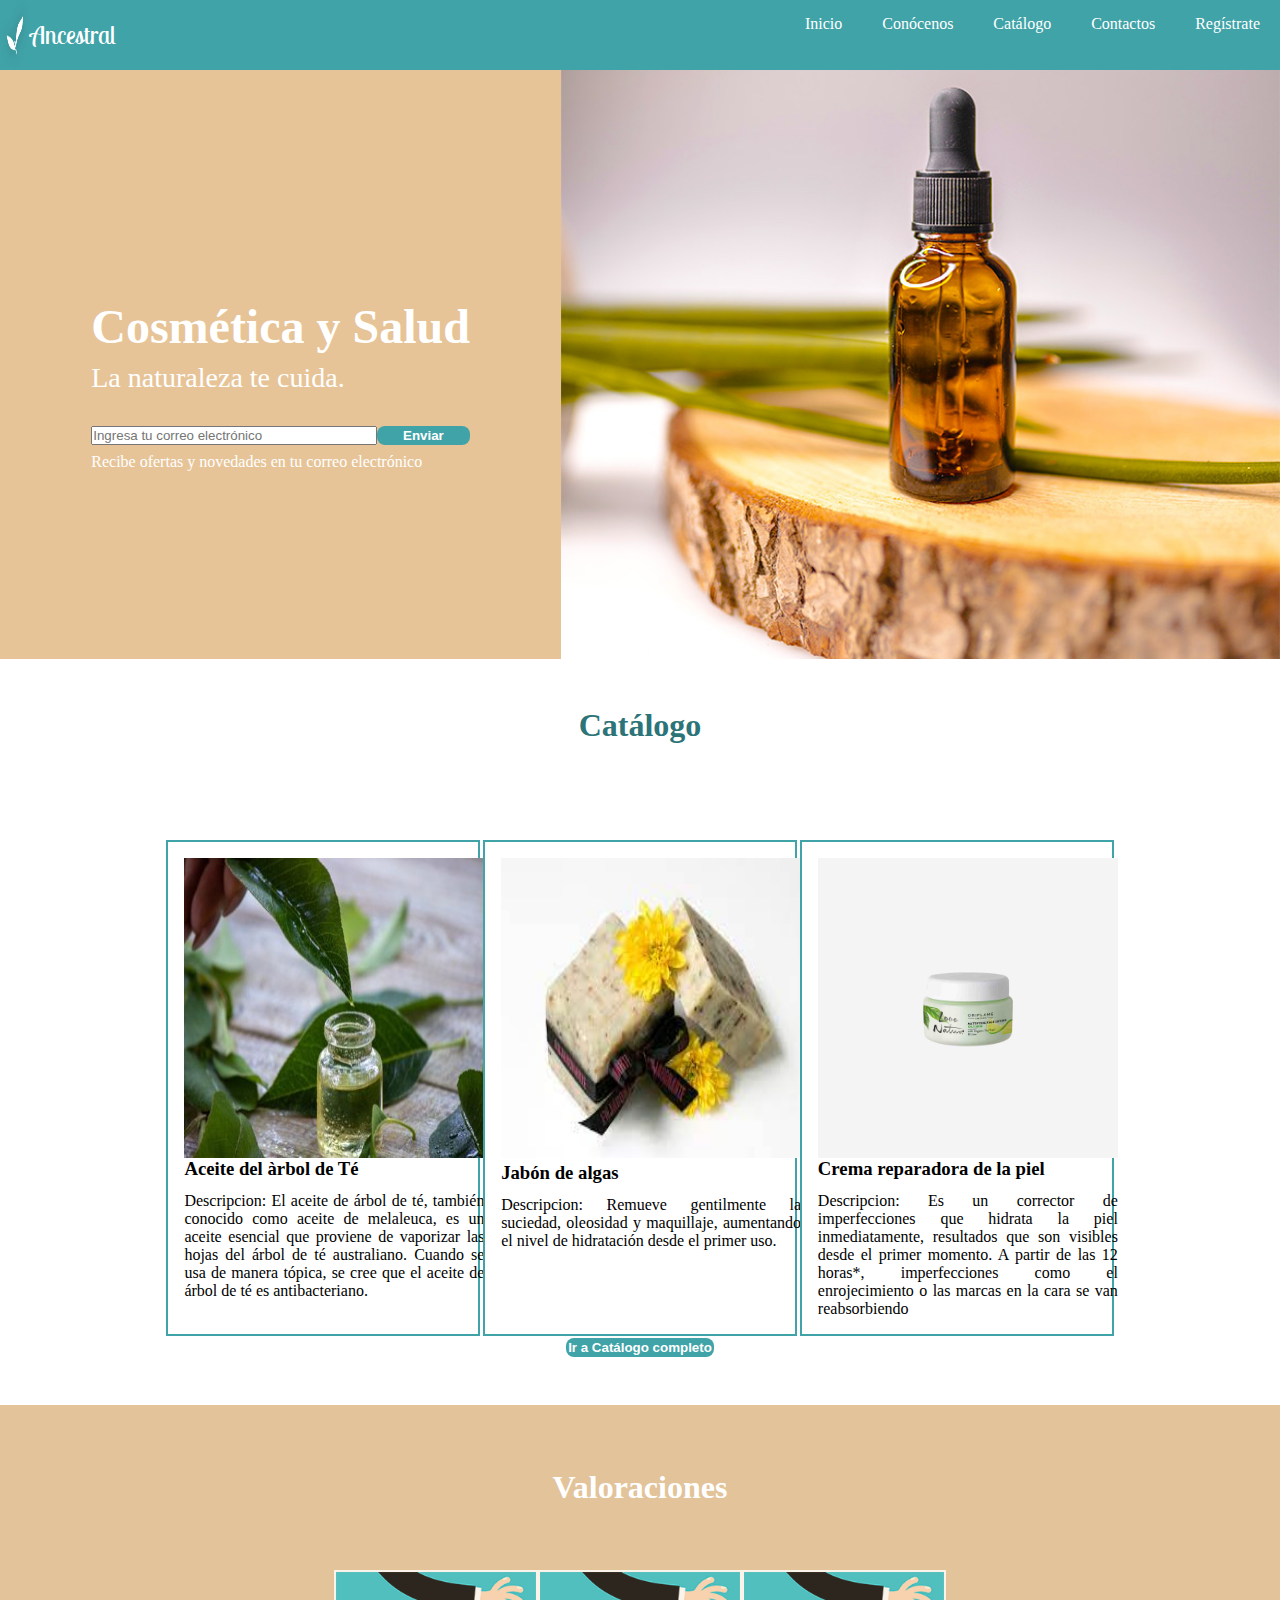
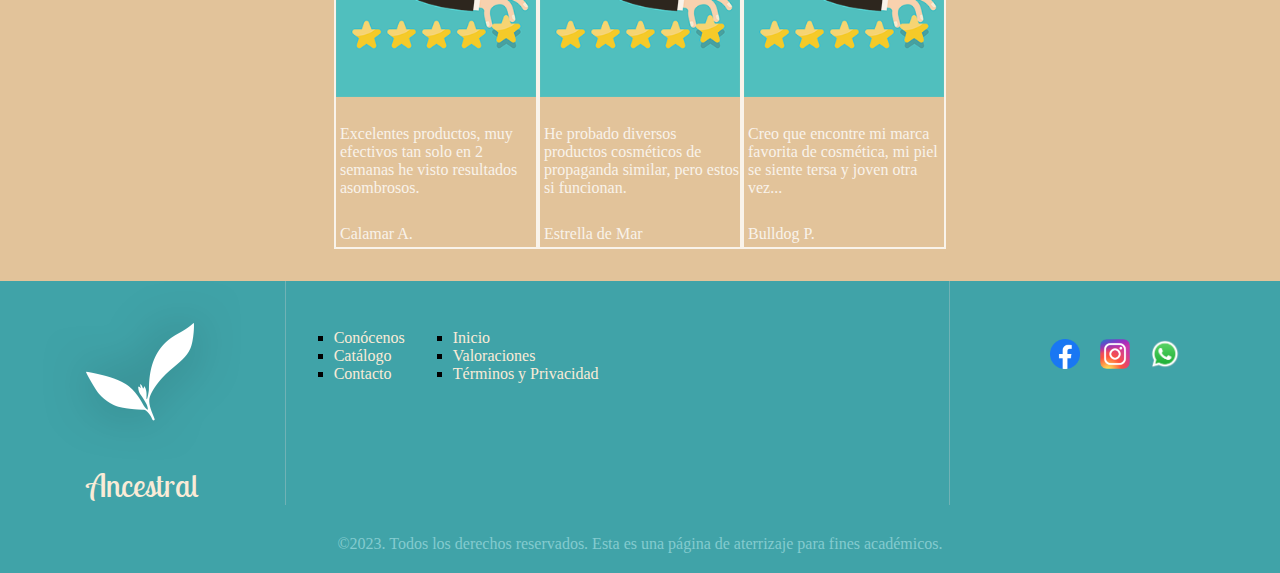
==== commit 7d0f6eb3: "new menu" ====
--- a/index.html
+++ b/index.html
@@ -17,7 +17,7 @@
 
     <header>
 
-        <div class="LogoMenuP" id="inicio">
+        <!-- <div class="LogoMenuP" id="inicio">
             <img src="./assets/images/shop_tea_icon_0.png" alt="">
             <p>Ancestral</p>
         </div>
@@ -35,8 +35,24 @@
         </div>
 
         <input type="checkbox" id="btn-menu">
-        <label for="btn-menu"><img src="./assets/images/btn-menu.png" alt=""></label>
+        <label for="btn-menu"><img src="./assets/images/btn-menu.png" alt=""></label> -->
 
+       
+        <input type="checkbox" name="" id="btn-menu">
+        <label for="btn-menu"><img src="./assets/images/btn.png" alt=""></label>
+        <nav class="menu">
+            <ul>
+                <li><a href="">Inicio</a></li>
+                <li><a href="">Conócenos</a></li>
+                <li><a href="./assets/pages/products.html">Catálogo</a></li>
+                <li><a href="">Contactos</a></li>
+                <li><a href="./assets/pages/signUp.html">Regístrate</a></li>
+            </ul>
+        </nav>
+        <div class="LogoMenuP" id="inicio">
+            <img src="./assets/images/shop_tea_icon_0.png" alt="">
+            <p>Ancestral</p>
+        </div>
     </header>
 
     <main>
--- a/assets/styles/mainStyles.css
+++ b/assets/styles/mainStyles.css
@@ -6,49 +6,76 @@
 /*  HEADER */
 header{
     background-color: #40a3a8;
-    display:flex;
-    align-items: center;
+    position:fixed;
+    width: 100%;
+    z-index: 2;
+    display: flex;
+    flex-direction: row-reverse;
     justify-content: space-between;
-    padding-left: 1em;
-    padding-right: 1em;
-    position:fixed;
-    width: 99%;
-    z-index: 2;
 }
-.SeccionesMenuP nav{
-    display:flex;
+.logoMenuP nav{
+    display:block;
 
 }
 #btn-menu{
     display:none;
 }
 header label{ 
-    display: none;
+    display:none;
     width: 30px;
     height: 30px;
-    padding: 20px;
-    border-left:1px solid #85ced2
+    padding: 10px;
+    
 }
 header label:hover{
     cursor:pointer;
     background-color: #84cbcf;
 }
 header img{
-    width: 40px;
-    margin-right: 20px;
+    width: 30px;
+    
+}
+.menu ul{
+    margin:0;
+    list-style: none;
+    padding:0;
+    display:flex;
+}
+.menu li{
+    
+}
+.menu li:hover{
+    background-color: #84cbcf;
+}
+.menu li a{
+    display:block;
+    padding:15px 20px;
+    text-decoration: none;
 }
 @media (max-width:768px){
     header label{
         display:block;
     }
-    .LoginMenuP {
-        
-       display:none;
+    .menu {
+        position:absolute;
+        background: #40a3a8;
+        width: 30%;
+        margin-right: -30%;
+        margin-top: 50px;
+        transition:all 0.5s;
         
     }
-    .SeccionesMenuP nav{
-        display:none;    
+    .menu ul{
+        flex-direction: column;    
     }
+    .menu li{
+        border-bottom: 1px solid #fff;
+    }
+    #btn-menu:checked ~ .menu{
+        margin:0;
+        margin-top: 50px;
+    }
+
     
 }
 
